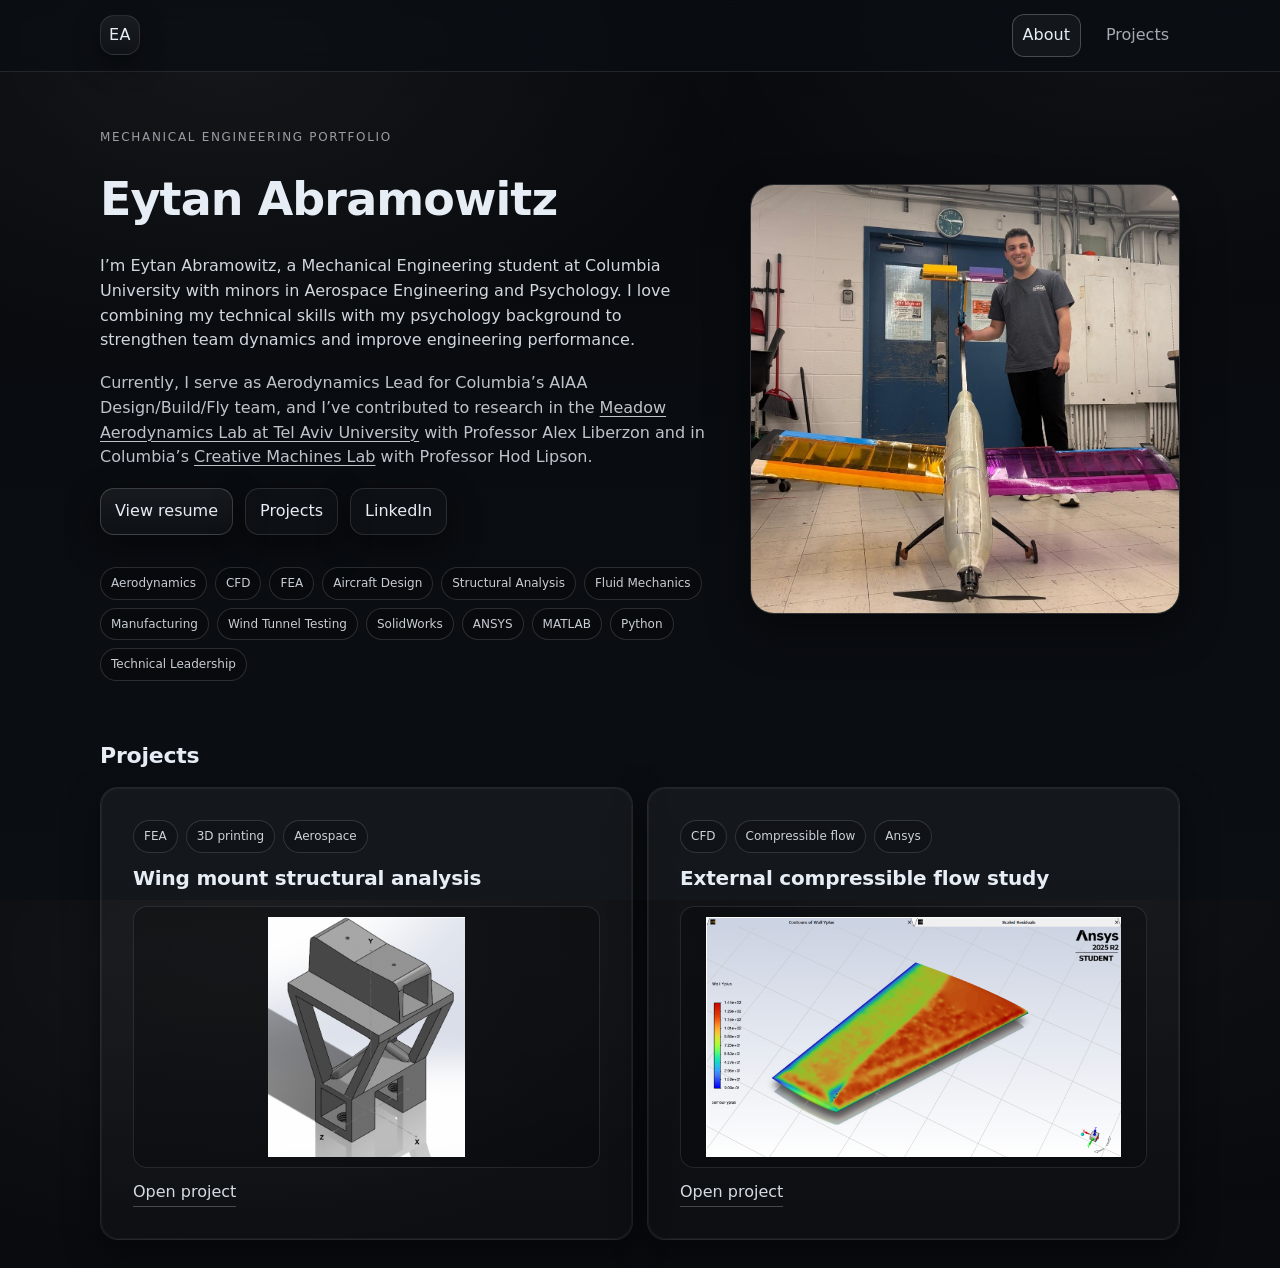
==== portfolio/index.html @ 37bd94cc "rename url" ====
<!doctype html>
<html lang="en">
<head>
  <meta charset="utf-8" />
  <meta name="viewport" content="width=device-width, initial-scale=1" />
  <title>Eytan Abramowitz | Mechanical Engineering</title>
  <meta name="description" content="Mechanical engineering portfolio: analysis, simulation, and design." />
  <link rel="stylesheet" href="assets/css/styles.css" />
</head>

<body>
  <a class="skip-link" href="#main">Skip to content</a>

  <header class="site-header">
    <nav class="nav" aria-label="Primary">
      <a class="brand" href="index.html">EA</a>
      <div class="nav-links">
        <a class="nav-link active" href="#about">About</a>
        <a class="nav-link" href="#projects">Projects</a>
      </div>
    </nav>
  </header>

  <main id="main" class="container">
    <section id="about" class="about-section section-anchor">
      <div class="about-copy">
        <p class="eyebrow">Mechanical engineering portfolio</p>
        <h1>Eytan Abramowitz</h1>
        <p class="lede">
          I’m Eytan Abramowitz, a Mechanical Engineering student at Columbia University with minors in Aerospace
          Engineering and Psychology. I love combining my technical skills with my psychology background to
          strengthen team dynamics and improve engineering performance.
        </p>
        <p class="about-body">
          Currently, I serve as Aerodynamics Lead for Columbia’s AIAA Design/Build/Fly team, and I’ve contributed to
          research in the <a href="https://aerolab.sites.tau.ac.il/" target="_blank" rel="noopener">Meadow Aerodynamics Lab at Tel Aviv University</a> with Professor Alex Liberzon and in Columbia’s
          <a href="https://www.creativemachineslab.com/" target="_blank" rel="noopener">Creative Machines Lab</a> with Professor Hod Lipson.
        </p>

        <div class="cta-row">
          <a class="btn" href="assets/pdfs/Eytan_Abramowitz_Resume_Mechanical_Engineer_Junior.pdf" target="_blank" rel="noopener">View resume</a>
          <a class="btn btn-ghost" href="#projects">Projects</a>
          <a class="btn btn-ghost" href="https://www.linkedin.com/in/eytan-abramowitz/" target="_blank" rel="noopener">LinkedIn</a>
        </div>

        <div class="meta-row">
          <div class="pill">Aerodynamics</div>
          <div class="pill">CFD</div>
          <div class="pill">FEA</div>
          <div class="pill">Aircraft Design</div>
          <div class="pill">Structural Analysis</div>
          <div class="pill">Fluid Mechanics</div>
          <div class="pill">Manufacturing</div>
          <div class="pill">Wind Tunnel Testing</div>
          <div class="pill">SolidWorks</div>
          <div class="pill">ANSYS</div>
          <div class="pill">MATLAB</div>
          <div class="pill">Python</div>
          <div class="pill">Technical Leadership</div>
        </div>
      </div>

      <div class="about-photo-wrap">
        <div class="about-photo-frame">
          <img
            class="about-photo-image"
            src="assets/img/eytan-profile.jpeg"
            alt="Portrait of Eytan Abramowitz"
            loading="lazy"
          />
        </div>
      </div>
    </section>

    <section id="projects" class="section section-anchor">
      <div class="section-head">
        <h2>Projects</h2>
      </div>
      <div class="grid">
        <article class="card project-card">
          <a class="project-hit" href="projects/wing-mount-fea.html" aria-label="Open wing mount structural analysis PDF viewer">
            <div class="card-top">
              <div class="tag">FEA</div>
              <div class="tag">3D printing</div>
              <div class="tag">Aerospace</div>
            </div>

            <h3 class="project-title">Wing mount structural analysis</h3>

            <div class="project-image">
              <img src="assets/img/wing-mount.png" alt="Wing mount project image" loading="lazy">
            </div>

            <div class="project-links">
              <span class="link">Open project</span>
            </div>
          </a>
        </article>

        <article class="card project-card">
          <a class="project-hit" href="projects/compressible-flow-cfd.html" aria-label="Open external compressible flow study PDF viewer">
            <div class="card-top">
              <div class="tag">CFD</div>
              <div class="tag">Compressible flow</div>
              <div class="tag">Ansys</div>
            </div>

            <h3 class="project-title">External compressible flow study</h3>

            <div class="project-image">
              <img src="assets/img/cfd-wing.png" alt="CFD wing contour project image" loading="lazy">
            </div>

            <div class="project-links">
              <span class="link">Open project</span>
            </div>
          </a>
        </article>
      </div>
    </section>
  </main>
</body>
</html>
---- portfolio/assets/css/styles.css ----
:root{
  --bg0: #07090c;
  --bg: #0b0f14;

  --panel: rgba(255,255,255,.035);
  --panel2: rgba(255,255,255,.02);

  --text: #e7edf5;
  --muted: rgba(231,237,245,.70);

  --border: rgba(255,255,255,.10);
  --border2: rgba(255,255,255,.08);

  --accent: rgba(210,220,235,.85);     /* quiet “engineering ink” */
  --accent2: rgba(231,237,245,.92);

  --shadow: 0 16px 44px rgba(0,0,0,.55);

  --radius: 16px;
  --radius2: 14px;
}

*{ box-sizing: border-box; }
html, body{ height:100%; }
html{ scroll-behavior: smooth; }

body{
  margin:0;
  color: var(--text);
  font-family: ui-sans-serif, system-ui, -apple-system, Segoe UI, Roboto, Arial, "Apple Color Emoji","Segoe UI Emoji";
  line-height: 1.55;

  /* More “meche”: blueprint-ish grid + restrained lighting */
  background:
    radial-gradient(900px 520px at 18% 6%, rgba(255,255,255,.05), transparent 58%),
    radial-gradient(800px 520px at 88% 0%, rgba(255,255,255,.03), transparent 60%),
    linear-gradient(180deg, var(--bg0), var(--bg)),
    repeating-linear-gradient(0deg, rgba(255,255,255,.035) 0 1px, transparent 1px 28px),
    repeating-linear-gradient(90deg, rgba(255,255,255,.03) 0 1px, transparent 1px 28px);
  background-blend-mode: screen, screen, normal, normal, normal;
}

a{ color: inherit; text-decoration: none; }
a:focus{ outline: 2px solid rgba(231,237,245,.55); outline-offset: 3px; border-radius: 10px; }

.skip-link{
  position:absolute; left:-999px; top:auto;
  width:1px; height:1px; overflow:hidden;
}
.skip-link:focus{
  left:16px; top:16px; width:auto; height:auto;
  padding:10px 12px;
  background: rgba(20,26,34,.92);
  border: 1px solid var(--border);
  border-radius: 12px;
  z-index: 999;
}

.container{ width:min(1080px, calc(100% - 28px)); margin: 0 auto; }

/* Header */
.site-header{
  position: sticky; top: 0;
  backdrop-filter: blur(10px);
  background: rgba(11,15,20,.72);
  border-bottom: 1px solid var(--border);
  z-index: 50;
}

/* More left/right air for nav */
.nav{
  width: min(1080px, calc(100% - 64px));
  margin: 0 auto;
  display:flex; align-items:center; justify-content:space-between;
  padding: 14px 0;
}

/* Brand feels more “badge” than “app icon” */
.brand{
  width: 40px; height: 40px;
  display:grid; place-items:center;
  border-radius: 14px;
  border: 1px solid var(--border);
  background:
    linear-gradient(180deg, rgba(255,255,255,.06), rgba(255,255,255,.02));
  box-shadow: 0 10px 28px rgba(0,0,0,.45);
  letter-spacing: .5px;
}

.nav-links{ display:flex; gap: 14px; align-items:center; }
.nav-link{
  color: var(--muted);
  padding: 8px 10px;
  border-radius: 12px;
  border: 1px solid transparent;
}
.nav-link:hover{
  color: var(--text);
  border-color: rgba(255,255,255,.12);
  background: rgba(255,255,255,.03);
}
.nav-link.active{
  color: var(--text);
  border-color: rgba(255,255,255,.22);
  background: rgba(255,255,255,.04);
}

/* Hero */
.eyebrow{
  color: rgba(231,237,245,.64);
  letter-spacing: .14em;
  text-transform: uppercase;
  font-size: 12px;
  margin: 0 0 10px;
}

h1{
  margin: 0 0 10px;
  font-size: clamp(34px, 4vw, 46px);
  letter-spacing: -0.02em;
  line-height: 1.12;
}

h2{ margin: 0; font-size: 22px; letter-spacing: -0.01em; }
.h3{ margin: 0; font-size: 18px; letter-spacing: -0.01em; }

.lede{
  margin: 0 0 18px;
  color: rgba(231,237,245,.90);
  max-width: 65ch;
}

.about-body{
  margin: 0;
  max-width: 60ch;
  color: rgba(231,237,245,.82);
}

.muted{ color: var(--muted); }

/* Buttons become more “hardware” and less “neon UI” */
.cta-row{ display:flex; gap: 12px; flex-wrap: wrap; margin: 18px 0 14px; }

.btn{
  display:inline-flex; align-items:center; justify-content:center;
  padding: 10px 14px;
  border-radius: 14px;
  border: 1px solid rgba(255,255,255,.18);
  background:
    linear-gradient(180deg, rgba(255,255,255,.06), rgba(255,255,255,.02));
  color: var(--text);
  box-shadow: 0 12px 34px rgba(0,0,0,.45);
}
.btn:hover{
  border-color: rgba(255,255,255,.26);
  background: linear-gradient(180deg, rgba(255,255,255,.08), rgba(255,255,255,.03));
}
.btn-ghost{
  border: 1px solid rgba(255,255,255,.12);
  background: rgba(255,255,255,.02);
}
.btn-ghost:hover{ background: rgba(255,255,255,.04); }

.meta-row{ display:flex; flex-wrap:wrap; gap: 8px; margin-top: 10px; }

/* Pills become “spec chips” (flat, technical) */
.pill{
  font-size: 12px;
  padding: 6px 10px;
  color: rgba(231,237,245,.86);
  border-radius: 999px;
  border: 1px solid rgba(255,255,255,.14);
  background: rgba(0,0,0,.18);
}

/* Sections / grid */
.section{ padding: 28px 0; }
.section-head{ display:flex; align-items:baseline; justify-content:space-between; gap: 14px; margin-bottom: 14px; }
.section-anchor{ scroll-margin-top: 88px; }

.grid{
  display:grid;
  grid-template-columns: repeat(2, minmax(0, 1fr));
  gap: 14px;
}
.grid-3{ grid-template-columns: repeat(3, minmax(0, 1fr)); }
.grid-2{ grid-template-columns: repeat(2, minmax(0, 1fr)); }

/* Image-first project cards (home + projects pages) */
.project-card{
  padding: 0;
  overflow: hidden;
}

.project-hit{
  display: block;
  padding: 16px;
}

.project-title{
  margin: 6px 0 12px;
  font-size: 20px;
  letter-spacing: -0.01em;
}

.project-image{
  border-radius: 14px;
  border: 1px solid rgba(255,255,255,.10);
  background: rgba(0,0,0,.22);
  overflow: hidden;
  padding: 10px;
}

.project-image img{
  display: block;
  width: 100%;
  height: 240px;
  object-fit: contain;
}

.project-links{
  display: flex;
  gap: 10px;
  align-items: center;
  margin-top: 12px;
}

.project-hit:hover .project-image{
  border-color: rgba(255,255,255,.18);
}

.project-hit:hover .project-title{
  text-decoration: underline;
  text-decoration-color: rgba(231,237,245,.35);
  text-underline-offset: 6px;
}

/* Cards become more like “sheet metal panels” */
.card{
  border-radius: 18px;
  border: 1px solid var(--border2);
  background:
    linear-gradient(180deg, rgba(255,255,255,.045), rgba(255,255,255,.02));
  box-shadow: 0 12px 36px rgba(0,0,0,.48);
  padding: 16px;
  position: relative;
}

/* subtle “machined” edge */
.card::after{
  content:"";
  position:absolute;
  inset: 0;
  border-radius: 18px;
  pointer-events:none;
  box-shadow: inset 0 0 0 1px rgba(255,255,255,.05);
}

.card.small{ padding: 14px; }

.card-top{ display:flex; gap: 8px; flex-wrap: wrap; margin-bottom: 10px; }

/* Tags less “product UI”, more “drawing callouts” */
.tag{
  font-size: 12px;
  padding: 6px 10px;
  border-radius: 999px;
  border: 1px solid rgba(255,255,255,.14);
  background: rgba(0,0,0,.20);
  color: rgba(231,237,245,.88);
}

.card-actions{ display:flex; gap: 14px; margin-top: 12px; flex-wrap: wrap; }

.link{
  color: rgba(231,237,245,.92);
  border-bottom: 1px solid rgba(231,237,245,.25);
  padding-bottom: 2px;
}
.link:hover{ border-bottom-color: rgba(231,237,245,.55); }

.list{ margin: 10px 0 0; padding-left: 18px; color: rgba(231,237,245,.90); }
.bullets{ margin: 10px 0 0; padding-left: 18px; color: rgba(231,237,245,.90); }

.page-head{ padding: 34px 0 10px; }

.controls{
  display:flex;
  gap: 14px;
  flex-wrap: wrap;
  margin-top: 16px;
}
.control{
  display:flex;
  flex-direction: column;
  gap: 8px;
  min-width: 240px;
}
label{
  font-size: 12px;
  color: rgba(231,237,245,.62);
  letter-spacing: .10em;
  text-transform: uppercase;
}
input, select{
  padding: 10px 12px;
  border-radius: 14px;
  border: 1px solid rgba(255,255,255,.14);
  background: rgba(0,0,0,.22);
  color: var(--text);
}
input::placeholder{ color: rgba(231,237,245,.45); }

.case-head{ padding: 34px 0 8px; }
.case-actions{ display:flex; gap: 12px; flex-wrap: wrap; margin-top: 14px; }

/* Callout becomes a “note box” like a drawing */
.callout{
  margin-top: 12px;
  padding: 12px 12px;
  border-radius: 16px;
  border: 1px dashed rgba(231,237,245,.28);
  background: rgba(0,0,0,.18);
  color: rgba(231,237,245,.90);
}

.contact{
  display:flex;
  flex-direction: column;
  gap: 10px;
  margin-top: 8px;
}

.about-section{
  display: grid;
  grid-template-columns: minmax(0, 1.15fr) minmax(360px, .85fr);
  gap: 18px;
  align-items: start;
  padding: 56px 0 30px;
}

.about-copy{
  display: flex;
  flex-direction: column;
  gap: 18px;
}

.about-copy .lede,
.about-copy .about-body{
  margin: 0;
}

.about-copy .about-body a{
  text-decoration: underline;
  text-decoration-thickness: 1px;
  text-underline-offset: 3px;
}

.about-copy .cta-row,
.about-copy .meta-row{
  margin-top: 0;
}

.about-photo-wrap{
  display: flex;
  justify-content: flex-end;
  padding-top: 56px;
}

.about-photo-frame{
  width: min(100%, 430px);
  aspect-ratio: 1 / 1;
  border-radius: 24px;
  border: 1px solid rgba(255,255,255,.12);
  background:
    linear-gradient(180deg, rgba(255,255,255,.05), rgba(255,255,255,.02)),
    rgba(0,0,0,.18);
  box-shadow: 0 18px 44px rgba(0,0,0,.42);
  overflow: hidden;
  display: grid;
  place-items: center;
}

.about-photo-image{
  display: block;
  width: 100%;
  height: 100%;
  object-fit: cover;
  object-position: center 48%;
}

.viewer-main{
  width: 100%;
  min-height: calc(100vh - 69px);
}

.viewer-toolbar{
  width: min(1080px, calc(100% - 28px));
  margin: 0 auto;
  padding: 24px 0 18px;
  display: flex;
  align-items: end;
  justify-content: space-between;
  gap: 16px;
}

.viewer-title{
  margin: 0;
  font-size: clamp(30px, 4vw, 44px);
}

.viewer-summary{
  width: min(1080px, calc(100% - 28px));
  margin: 0 auto 22px;
}

.viewer-summary p{
  margin: 0;
  color: rgba(231,237,245,.86);
  font-size: 17px;
  line-height: 1.7;
}

.viewer-frame-wrap{
  width: min(1080px, calc(100% - 28px));
  margin: 0 auto 28px;
}

.pdf-frame-full{
  width: 100%;
  height: calc(160vh - 69px - 108px);
  min-height: 1100px;
  border: 1px solid rgba(255,255,255,.08);
  border-radius: 14px;
  background: #11161d;
}

.pdf-frame{
  display: block;
  width: 100%;
  border: 0;
}

@media (max-width: 920px){
  .about-section{
    grid-template-columns: 1fr;
    gap: 28px;
    padding-top: 42px;
  }
  .grid{ grid-template-columns: 1fr; }
  .grid-2{ grid-template-columns: 1fr; }
  .grid-3{ grid-template-columns: 1fr; }
  .about-photo-wrap{ justify-content: flex-start; }
  .about-photo-wrap{ padding-top: 0; }
  .viewer-toolbar{
    align-items: start;
    flex-direction: column;
  }
  .pdf-frame-full{
    height: calc(150vh - 69px - 150px);
    min-height: 900px;
  }
}
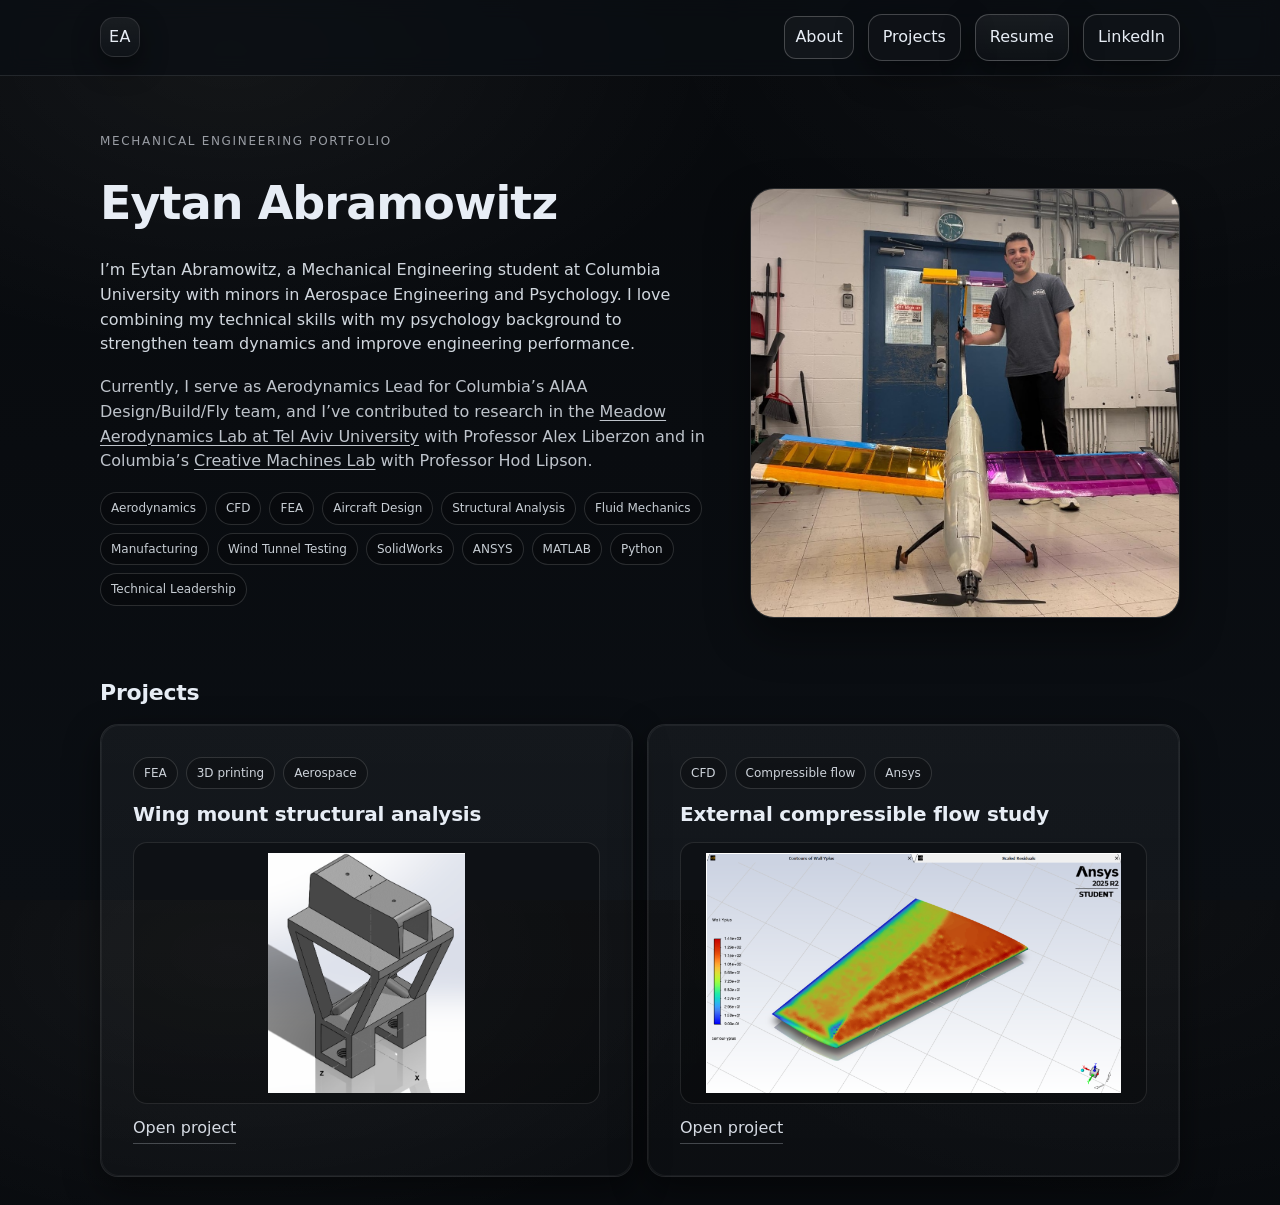
==== commit ef9a2f1b: "moved linkedin and resume buttons to nav bar" ====
--- a/portfolio/index.html
+++ b/portfolio/index.html
@@ -16,7 +16,9 @@
       <a class="brand" href="index.html">EA</a>
       <div class="nav-links">
         <a class="nav-link active" href="#about">About</a>
-        <a class="nav-link" href="#projects">Projects</a>
+        <a class="btn btn-ghost nav-cta" href="#projects">Projects</a>
+        <a class="btn nav-cta" href="assets/pdfs/Eytan_Abramowitz_Resume_Mechanical_Engineer_Junior.pdf" target="_blank" rel="noopener">Resume</a>
+        <a class="btn btn-ghost nav-cta" href="https://www.linkedin.com/in/eytan-abramowitz/" target="_blank" rel="noopener">LinkedIn</a>
       </div>
     </nav>
   </header>
@@ -36,12 +38,6 @@
           research in the <a href="https://aerolab.sites.tau.ac.il/" target="_blank" rel="noopener">Meadow Aerodynamics Lab at Tel Aviv University</a> with Professor Alex Liberzon and in Columbia’s
           <a href="https://www.creativemachineslab.com/" target="_blank" rel="noopener">Creative Machines Lab</a> with Professor Hod Lipson.
         </p>
-
-        <div class="cta-row">
-          <a class="btn" href="assets/pdfs/Eytan_Abramowitz_Resume_Mechanical_Engineer_Junior.pdf" target="_blank" rel="noopener">View resume</a>
-          <a class="btn btn-ghost" href="#projects">Projects</a>
-          <a class="btn btn-ghost" href="https://www.linkedin.com/in/eytan-abramowitz/" target="_blank" rel="noopener">LinkedIn</a>
-        </div>
 
         <div class="meta-row">
           <div class="pill">Aerodynamics</div>
--- a/portfolio/assets/css/styles.css
+++ b/portfolio/assets/css/styles.css
@@ -41,7 +41,8 @@
 }
 
 a{ color: inherit; text-decoration: none; }
-a:focus{ outline: 2px solid rgba(231,237,245,.55); outline-offset: 3px; border-radius: 10px; }
+a:focus{ outline: none; }
+a:focus-visible{ outline: 2px solid rgba(231,237,245,.55); outline-offset: 3px; border-radius: 10px; }
 
 .skip-link{
   position:absolute; left:-999px; top:auto;
@@ -103,6 +104,17 @@
   color: var(--text);
   border-color: rgba(255,255,255,.22);
   background: rgba(255,255,255,.04);
+}
+
+.nav-cta{
+  padding: 8px 12px;
+  border-radius: 12px;
+  box-shadow: none;
+}
+
+.nav-links .btn,
+.nav-links .nav-link{
+  border-color: rgba(255,255,255,.22);
 }
 
 /* Hero */
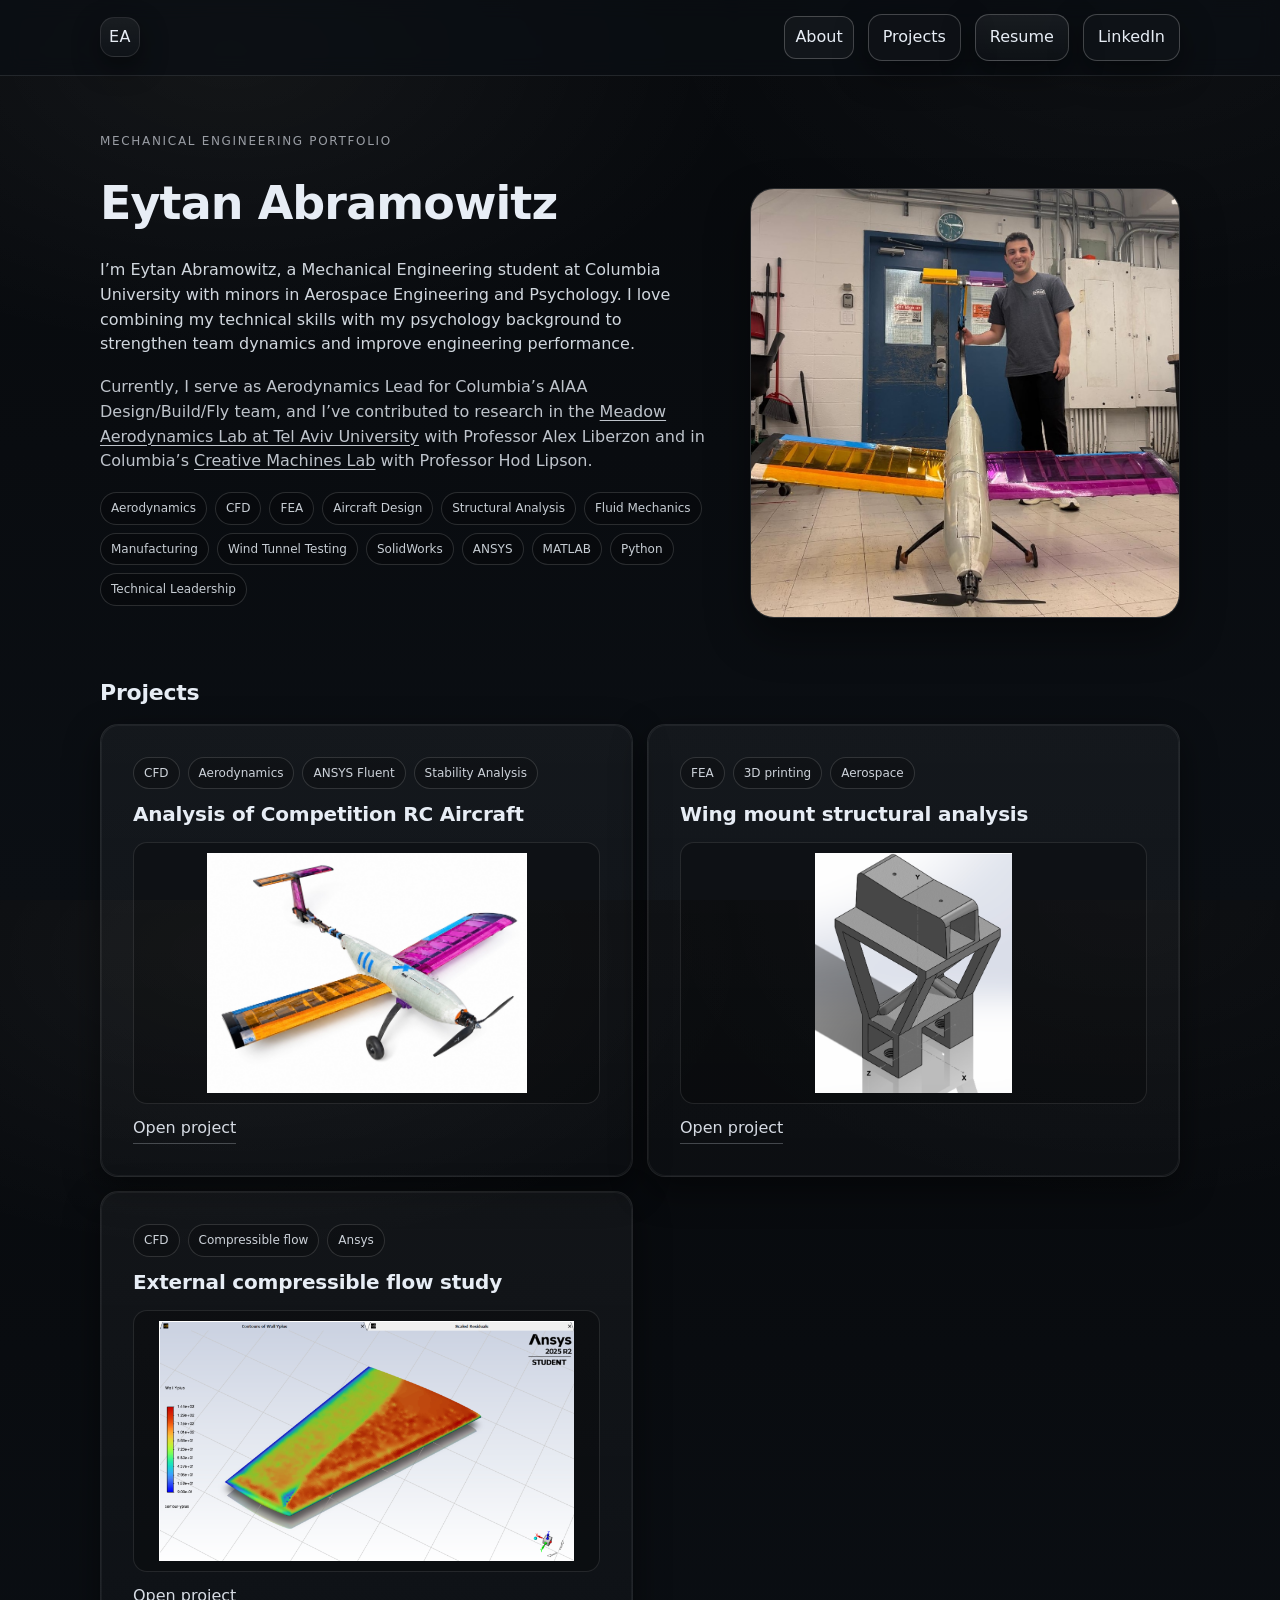
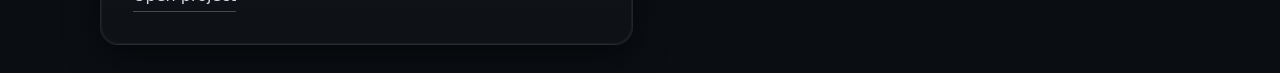
==== commit 3c693259: "added cfd final project" ====
--- a/portfolio/index.html
+++ b/portfolio/index.html
@@ -74,6 +74,27 @@
       </div>
       <div class="grid">
         <article class="card project-card">
+          <a class="project-hit" href="projects/cfd-final-project.html" aria-label="Open CFD final project PDF viewer">
+            <div class="card-top">
+              <div class="tag">CFD</div>
+              <div class="tag">Aerodynamics</div>
+              <div class="tag">ANSYS Fluent</div>
+              <div class="tag">Stability Analysis</div>
+            </div>
+
+            <h3 class="project-title">Analysis of Competition RC Aircraft</h3>
+
+            <div class="project-image">
+              <img src="assets/img/cfd-final-project.jpg" alt="RC aircraft used as the cover image for the CFD final project" loading="lazy">
+            </div>
+
+            <div class="project-links">
+              <span class="link">Open project</span>
+            </div>
+          </a>
+        </article>
+
+        <article class="card project-card">
           <a class="project-hit" href="projects/wing-mount-fea.html" aria-label="Open wing mount structural analysis PDF viewer">
             <div class="card-top">
               <div class="tag">FEA</div>
@@ -112,6 +133,7 @@
             </div>
           </a>
         </article>
+
       </div>
     </section>
   </main>
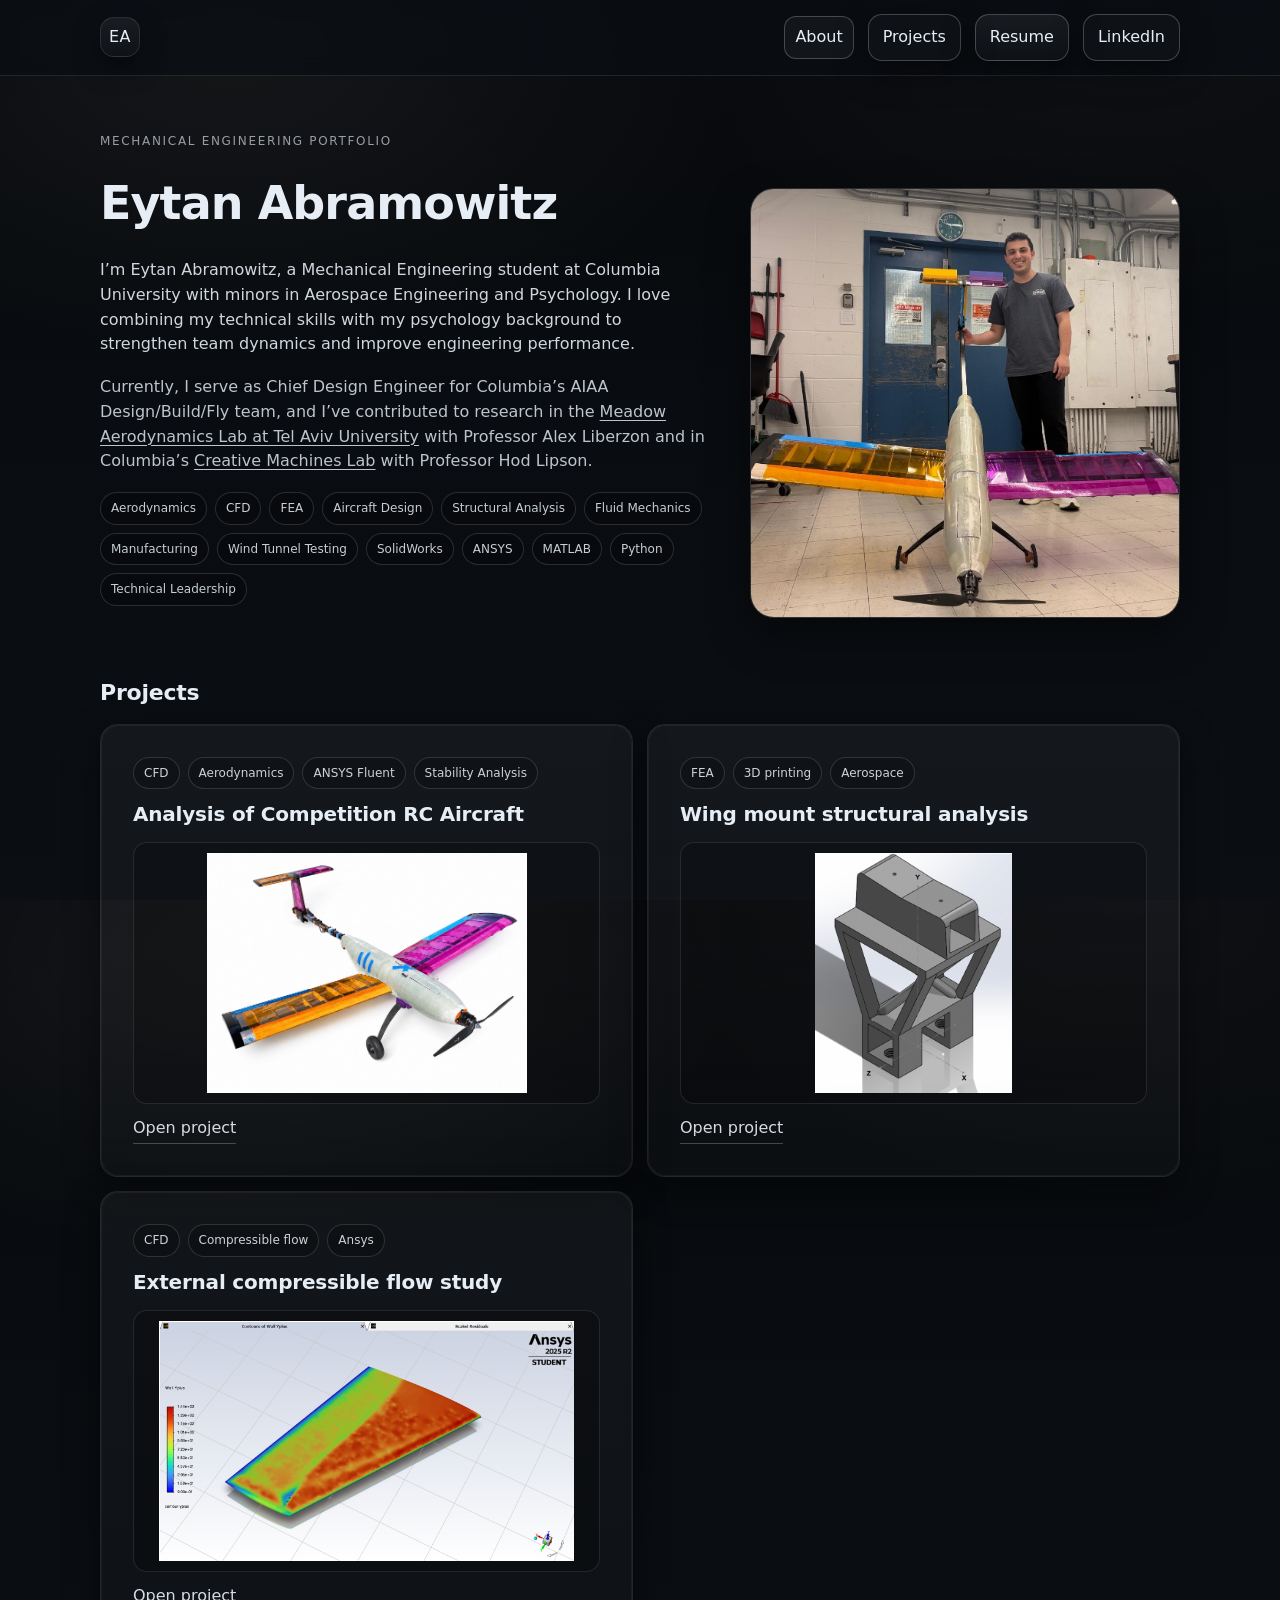
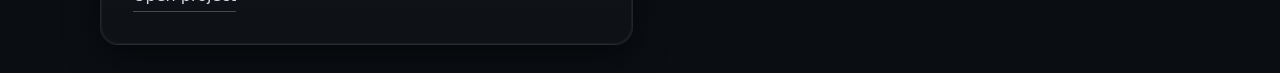
==== commit d425b2f3: "Updated title for AIAA dbf to chief design engineer" ====
--- a/portfolio/index.html
+++ b/portfolio/index.html
@@ -34,7 +34,7 @@
           strengthen team dynamics and improve engineering performance.
         </p>
         <p class="about-body">
-          Currently, I serve as Aerodynamics Lead for Columbia’s AIAA Design/Build/Fly team, and I’ve contributed to
+          Currently, I serve as Chief Design Engineer for Columbia’s AIAA Design/Build/Fly team, and I’ve contributed to
           research in the <a href="https://aerolab.sites.tau.ac.il/" target="_blank" rel="noopener">Meadow Aerodynamics Lab at Tel Aviv University</a> with Professor Alex Liberzon and in Columbia’s
           <a href="https://www.creativemachineslab.com/" target="_blank" rel="noopener">Creative Machines Lab</a> with Professor Hod Lipson.
         </p>
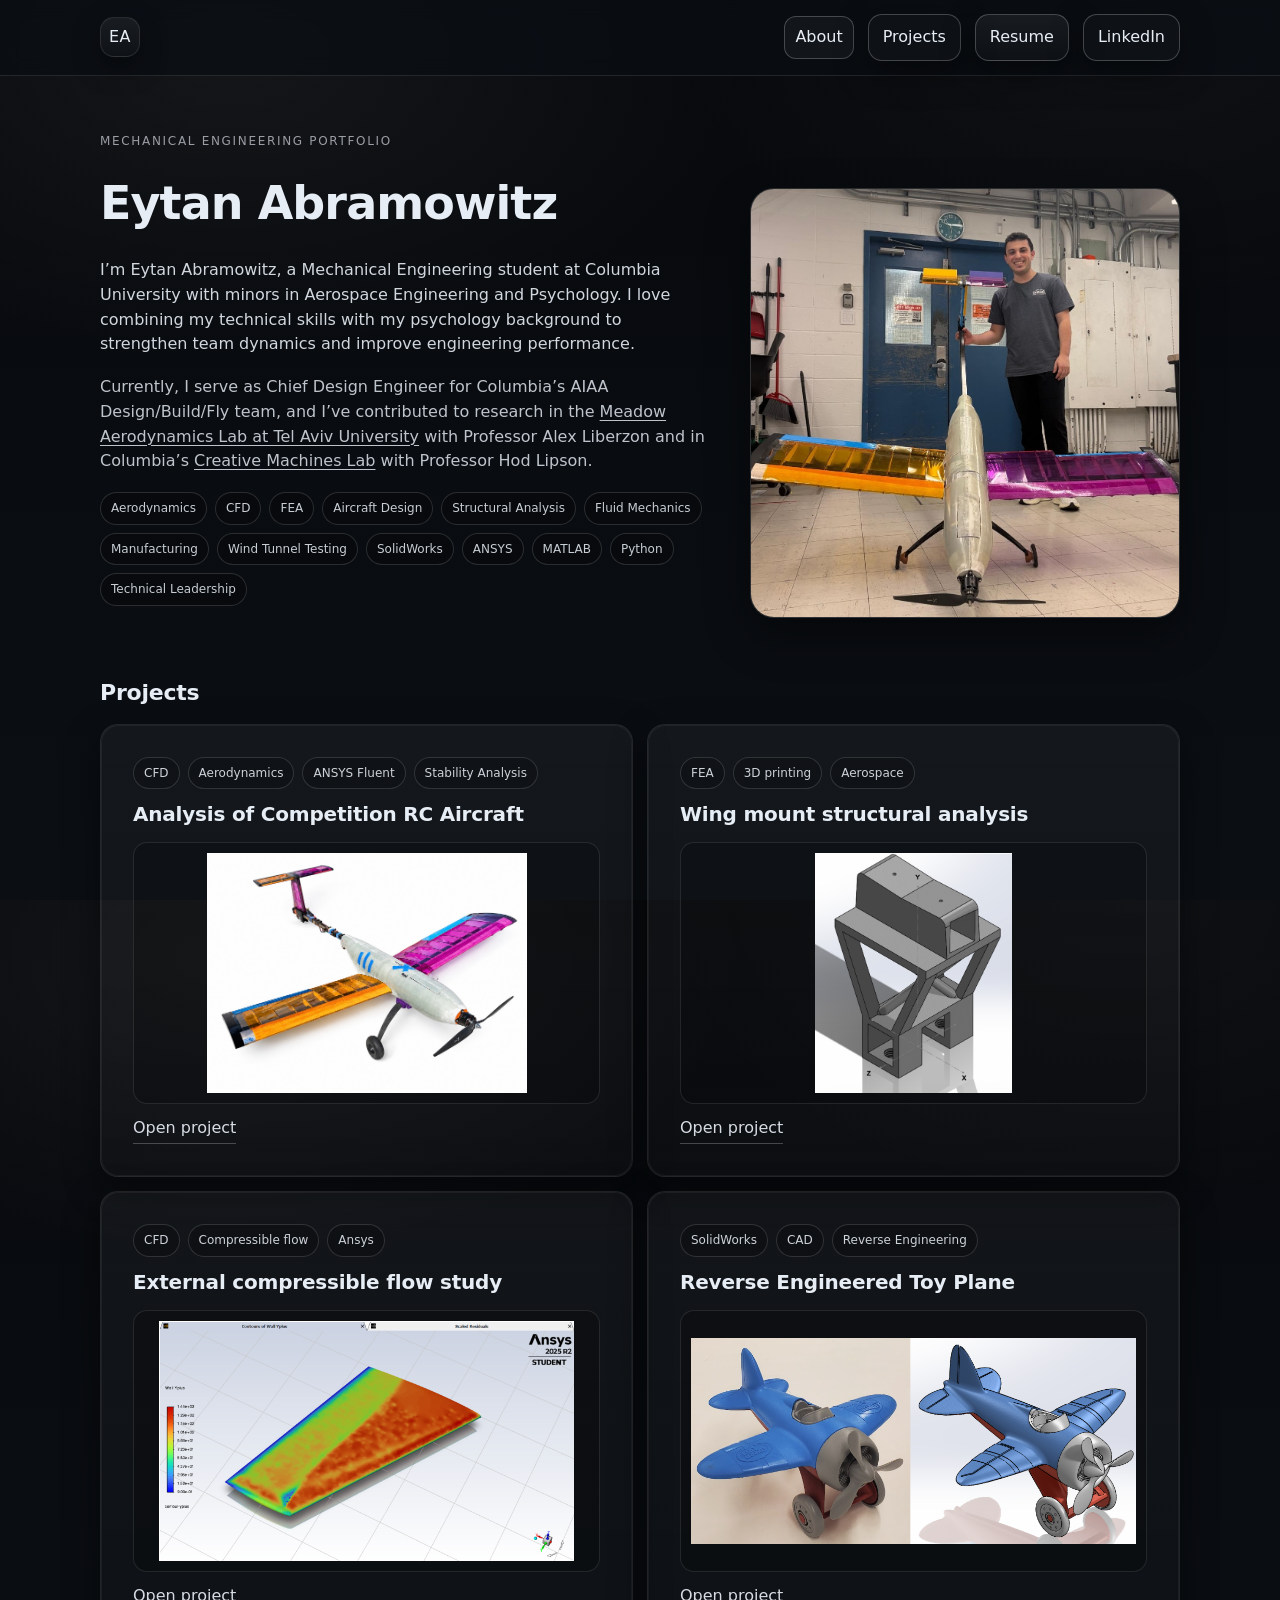
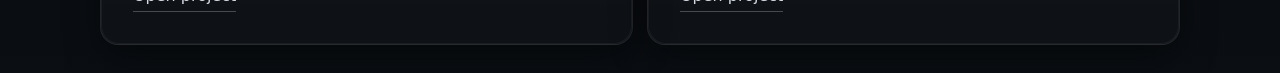
==== commit 59411aa1: "Forgot to include in last commit" ====
--- a/portfolio/index.html
+++ b/portfolio/index.html
@@ -134,6 +134,26 @@
           </a>
         </article>
 
+        <article class="card project-card">
+          <a class="project-hit" href="projects/toy-plane.html" aria-label="Open toy plane reverse engineering project PDF viewer">
+            <div class="card-top">
+              <div class="tag">SolidWorks</div>
+              <div class="tag">CAD</div>
+              <div class="tag">Reverse Engineering</div>
+            </div>
+
+            <h3 class="project-title">Reverse Engineered Toy Plane</h3>
+
+            <div class="project-image">
+              <img src="assets/img/toy-plane.png" alt="Toy plane project image" loading="lazy">
+            </div>
+
+            <div class="project-links">
+              <span class="link">Open project</span>
+            </div>
+          </a>
+        </article>
+
       </div>
     </section>
   </main>
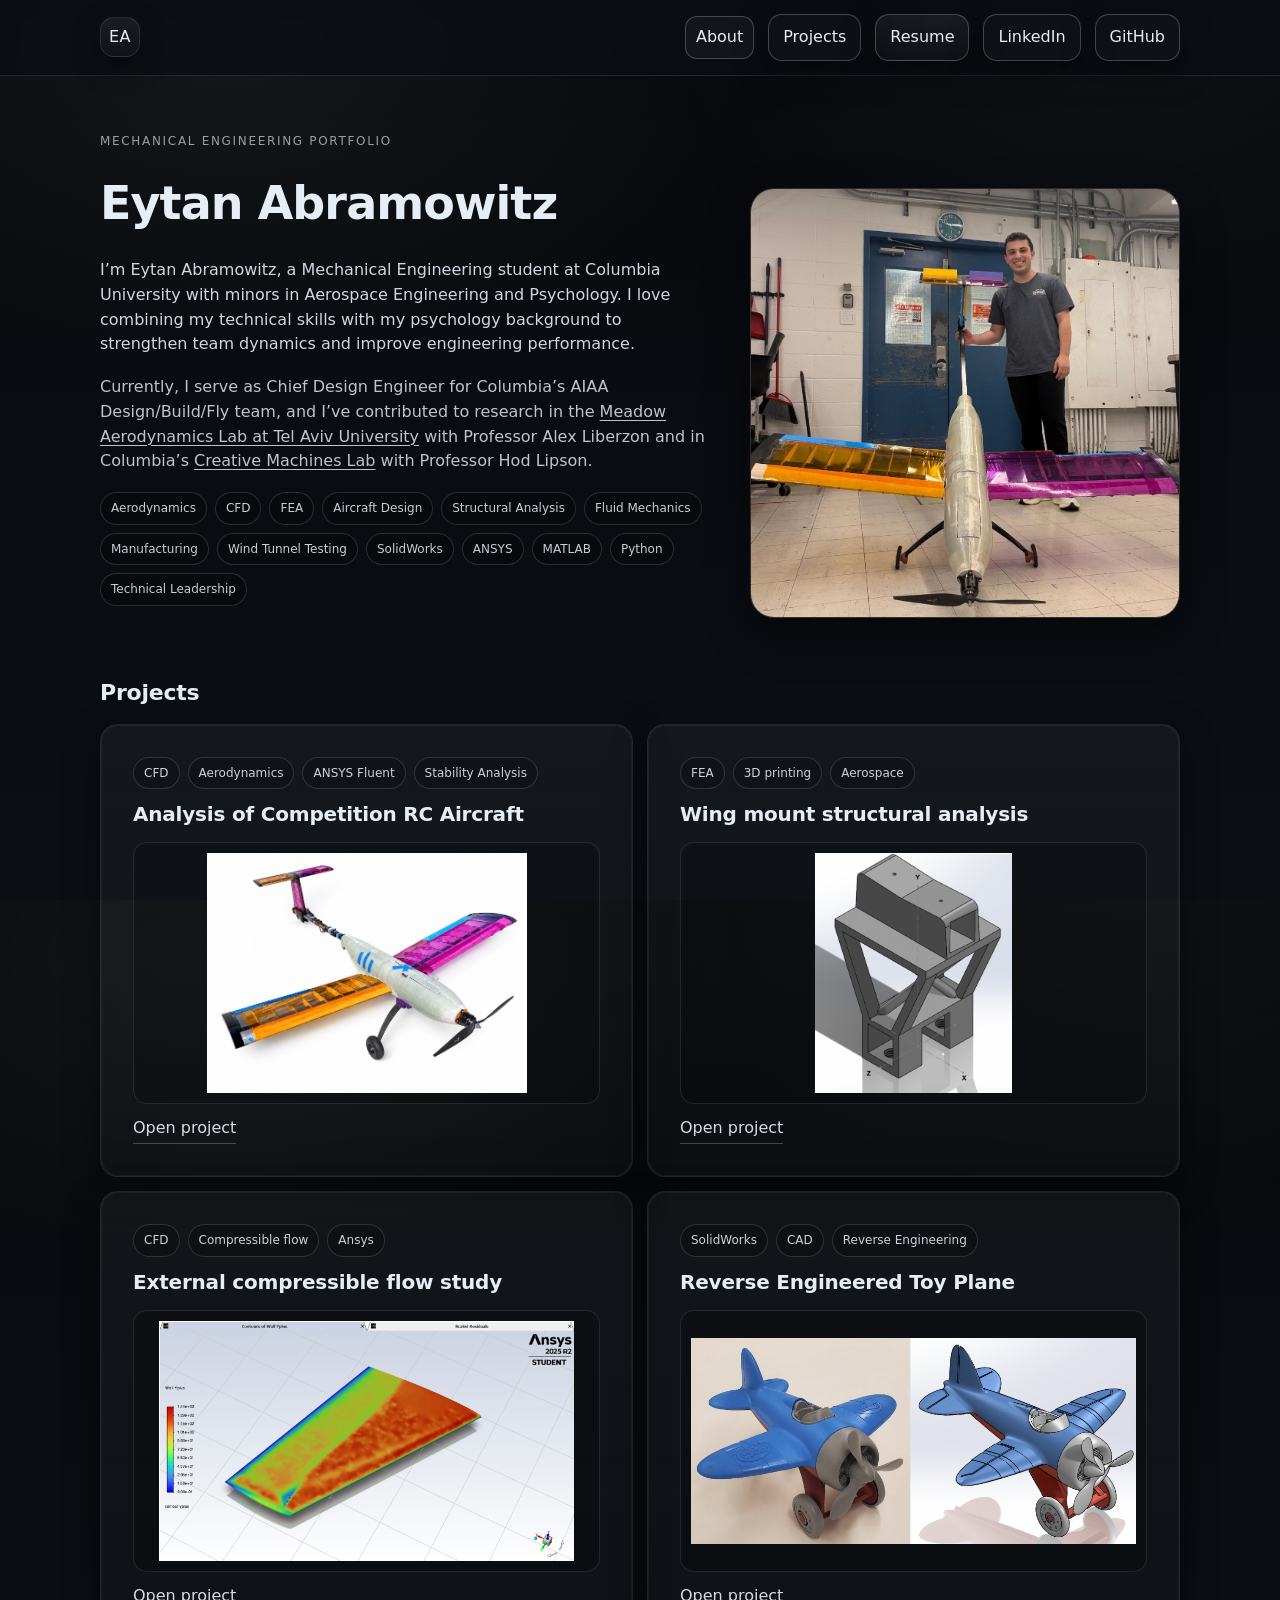
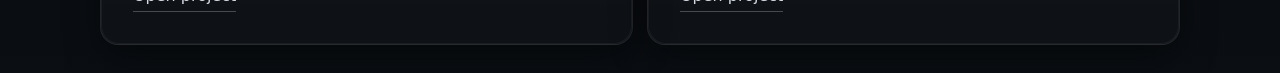
==== commit 819eb120: "added github button to nav abr" ====
--- a/portfolio/index.html
+++ b/portfolio/index.html
@@ -19,6 +19,7 @@
         <a class="btn btn-ghost nav-cta" href="#projects">Projects</a>
         <a class="btn nav-cta" href="assets/pdfs/Eytan_Abramowitz_Resume_Mechanical_Engineer_Junior.pdf" target="_blank" rel="noopener">Resume</a>
         <a class="btn btn-ghost nav-cta" href="https://www.linkedin.com/in/eytan-abramowitz/" target="_blank" rel="noopener">LinkedIn</a>
+        <a class="btn btn-ghost nav-cta" href="https://github.com/Esabramowitz" target="_blank" rel="noopener">GitHub</a>
       </div>
     </nav>
   </header>
